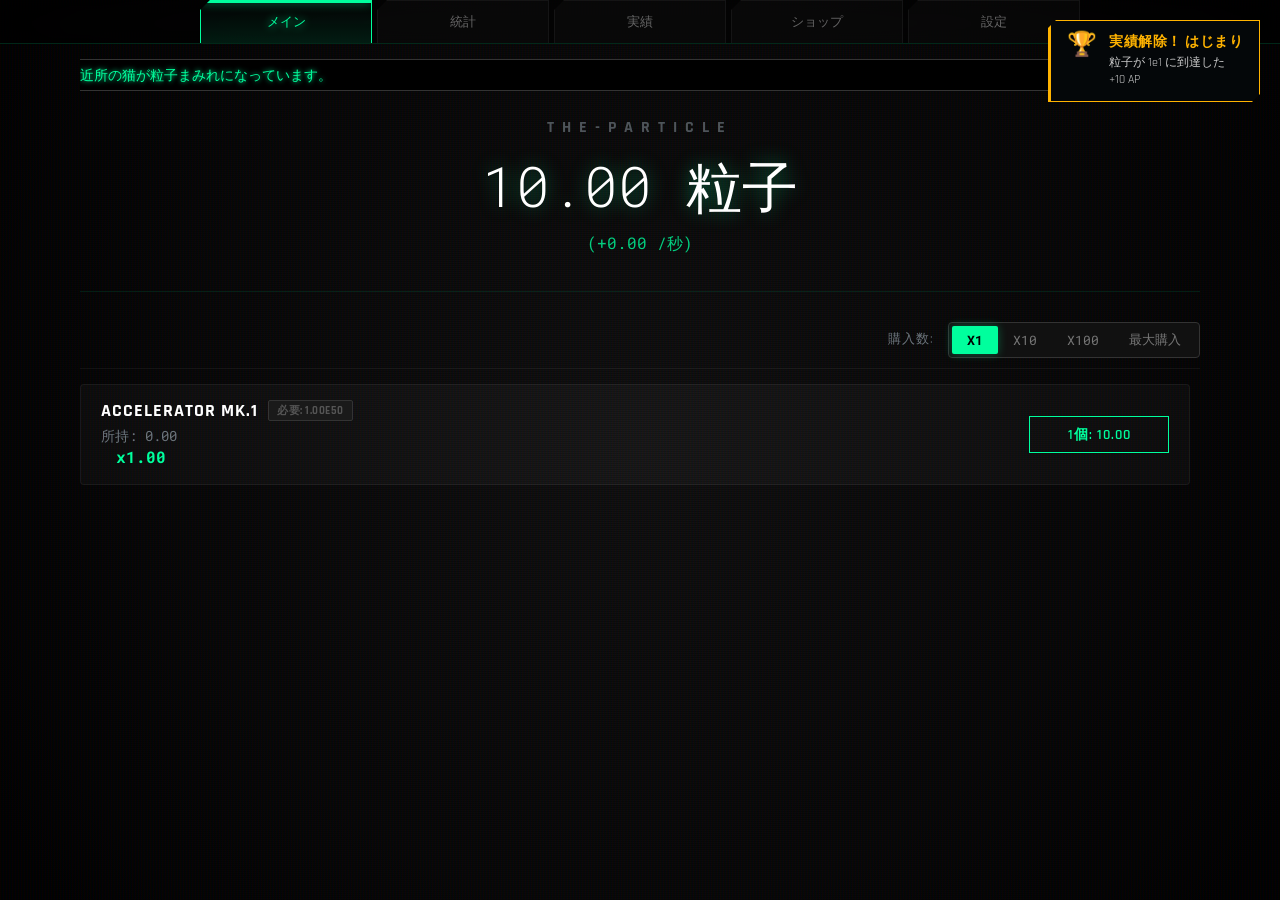
==== index (1).html @ 8ff0965e "Add files via upload" ====
<!DOCTYPE html>
<html lang="ja">
<head>
  <meta charset="UTF-8">
  <meta name="viewport" content="width=device-width, initial-scale=1.0">
  <title>the-Particle</title>
   <!-- ファビコン画像(title.png)がある場合は表示されます -->
   <link rel="icon" href="title.png" type="image/x-icon">
  <link rel="stylesheet" href="style.css">
</head>
<body>

  <!-- 演出用レイヤー -->
  <div id="glitch-layer" class="glitch-overlay"></div>

  <div id="crunch-overlay" class="crunch-overlay">
    <div class="event-horizon"></div>
    <div class="singularity"></div>
    <div class="crunch-message">
      <h1>BIG CRUNCH</h1>
      <p>宇宙データを再構築中...</p>
    </div>
  </div>

  <!-- ゲーム内モーダル（alert/confirmの代替） -->
  <div id="game-modal-overlay" class="modal-overlay">
    <div class="modal-box">
      <h3 id="modal-title" class="modal-title"></h3>
      <div id="modal-body" class="modal-body"></div>
      <div id="modal-actions" class="modal-actions"></div>
    </div>
  </div>

  <!-- トースト通知（セーブ・実績解除など、ゲーム全体で使う共通通知） -->
  <div id="toast-container" class="toast-container"></div>

  <!-- =========================================
     メインレイアウト
     サイドバーは廃止し、画面全体を切り替えるナビゲーション方式に変更
     ========================================= -->
  <div class="app-wrapper" id="app-wrapper">

    <!-- 上部ナビゲーション（画面切り替え） -->
    <nav class="main-nav">
      <div class="tab-container main-tab-container">
        <button class="tab-btn active" onclick="switchTab('main', this)">メイン</button>
        <button class="tab-btn" onclick="switchTab('stats', this)">統計</button>
        <button class="tab-btn" onclick="switchTab('achievements', this)">実績</button>
        <button class="tab-btn" onclick="switchTab('shop', this)">ショップ</button>
        <!-- Infinityタブ（初期は非表示） -->
        <button class="tab-btn" id="tab-btn-infinity" onclick="switchTab('infinity', this)" style="display:none; color:#d500f9; border-color:#d500f9;">∞ INFINITY</button>
        <!-- チャレンジタブ（Big Crunch 5回以上で解放） -->
        <button class="tab-btn" id="tab-btn-challenge" onclick="switchTab('challenge', this)" style="display:none;">チャレンジ</button>
        <button class="tab-btn" id="tab-btn-automation" onclick="switchTab('automation', this)" style="display:none;">自動化</button>
        <button class="tab-btn" onclick="switchTab('settings', this)">設定</button>
      </div>
    </nav>

    <div class="screens">

      <!-- メイン画面 -->
      <main id="tab-main" class="sidebar-content screen-flex game-panel active">

        <div class="news-ticker-container">
          <div class="news-track">
            <span id="news-content">システム起動... 宇宙の観測を開始します。</span>
          </div>
        </div>

        <header>
          <h1>the-Particle</h1>
          <div class="currency-row">
            <div class="currency-container">
              <h2 id="particle-display">0 粒子</h2>
              <p id="pps-display">(+0.00 /秒)</p>
            </div>

            <div id="prestige-container" class="linac-inline" style="display: none;">
              <span id="linac-mult-inline" class="linac-mult">x1.20</span>
              <button id="btn-linac" class="linac-btn" onclick="doLinac()">ライナック</button>
              <button id="btn-shift" class="linac-btn shift" onclick="doLinacShift()" style="display:none;">シフト</button>
            </div>
          </div>

          <div id="ip-display-container" style="display:none;">
            IP: <span id="ip-val">0</span>
          </div>
        </header>

        <div id="shift-status" class="shift-bar" style="display: none;">
          現在のライナック倍率: <span id="shift-mult-display" style="color:#00e676; font-weight:bold;">x1.2</span>
          <span style="font-size:0.8em; color:#888; margin-left:10px;">(シフト回数: <span id="shift-count">0</span>)</span>
        </div>

        <div class="control-bar">
          <span class="control-label">購入数:</span>
          <div class="toggle-group">
            <button class="toggle-btn active" onclick="setBuyAmount(1)" id="buy-1">x1</button>
            <button class="toggle-btn" onclick="setBuyAmount(10)" id="buy-10">x10</button>
            <button class="toggle-btn" onclick="setBuyAmount(100)" id="buy-100">x100</button>
            <button class="toggle-btn" onclick="setBuyAmount('max')" id="buy-max">最大購入</button>
          </div>
        </div>

        <div id="generator-container"></div>
      </main>

      <!-- 統計画面 -->
      <section id="tab-stats" class="sidebar-content screen-page">
        <h3>基本</h3>
        <div class="stat-row">
          <span class="stat-label">経過時間(現在の宇宙)</span>
          <span id="stat-time" class="stat-val">00:00:00</span>
        </div>
        <div class="stat-row">
          <span class="stat-label">総プレイ時間(全リセット含む)</span>
          <span id="stat-total-playtime" class="stat-val">00:00:00</span>
        </div>
        <div class="stat-row">
          <span class="stat-label">総粒子生産量</span>
          <span id="stat-total" class="stat-val">0 粒子</span>
        </div>
        <div class="stat-row">
          <span class="stat-label">現在のPPS</span>
          <span id="stat-current-pps" class="stat-val">0.00 /秒</span>
        </div>
        <div class="stat-row">
          <span class="stat-label">最高PPS</span>
          <span id="stat-highest-pps" class="stat-val">0.00 /秒</span>
        </div>
        <div class="stat-row">
          <span class="stat-label">最高粒子数</span>
          <span id="stat-highest-particles" class="stat-val">0</span>
        </div>

        <h3>Linac</h3>
        <div class="stat-row" id="row-prestige" style="display:none;">
          <span class="stat-label">総Linac回数</span>
          <span id="stat-prestige" class="stat-val">0 回</span>
        </div>
        <div class="stat-row" id="row-shortest-linac" style="display:none;">
          <span class="stat-label">最短Linac時間</span>
          <span id="stat-shortest-linac" class="stat-val">--:--:--</span>
        </div>
        <div class="stat-row" id="row-best-linac-mult" style="display:none;">
          <span class="stat-label">Linac最高倍率</span>
          <span id="stat-best-linac-mult" class="stat-val">x1.00</span>
        </div>

        <h3>Shift</h3>
        <div class="stat-row" id="row-shift" style="display:none;">
          <span class="stat-label">総Shift回数</span>
          <span id="stat-shift" class="stat-val">0 回</span>
        </div>

        <h3>Accelerator</h3>
        <div id="accel-stats-list"><!-- JSで生成されます --></div>

        <div id="infinity-stats" style="display:none; margin-top: 20px; border-top: 1px dashed #555; padding-top:10px;">
          <h3 style="color:#d500f9;">宇宙統計</h3>
          <div class="stat-row">
            <span class="stat-label">Big Crunch 回数</span>
            <span id="stat-crunch" class="stat-val">0 回</span>
          </div>
          <div class="stat-row">
            <span class="stat-label">Infinity到達(最短)</span>
            <span id="stat-best-inf" class="stat-val">--:--:--</span>
          </div>
        </div>
      </section>

      <!-- 実績画面 -->
      <section id="tab-achievements" class="sidebar-content screen-page">
        <h3>実績</h3>
        <p style="font-size:0.8rem; color:#888; margin:-8px 0 15px 0;">
          解除済み: <span id="ach-unlocked-count">0</span> / <span id="ach-total-count">0</span>
        </p>
        <div id="achievements-list" class="ach-grid"><!-- JSで生成されます --></div>
      </section>

      <!-- ショップ画面（実績ポイント/APを表示） -->
      <section id="tab-shop" class="sidebar-content screen-page">
        <h3>ショップ</h3>
        <div class="inf-header-info" style="border-color:var(--color-gold);">
          <p>所持 AP: <span id="shop-ap-display" style="color:var(--color-gold); font-weight:bold; font-size:1.2rem;">0</span></p>
        </div>
        <div id="shop-items-container">
          <p style="color:#888; text-align:center; margin-top:40px;">Coming Soon...</p>
        </div>
      </section>

      <!-- Automation画面（自動化のみ） -->
      <section id="tab-automation" class="sidebar-content screen-page">
        <h3>Accelerator自動購入</h3>
        <div id="auto-accel-list"><!-- JSで生成されます --></div>
      </section>

      <!-- 設定画面（表示・演出・UI設定のみ） -->
      <section id="tab-settings" class="sidebar-content screen-page">
        <h3>表示設定</h3>
        <div class="select-wrapper">
          <select id="notation-select" onchange="changeNotation(this.value)">
            <option value="sci">科学的単位 (1e10)</option>
            <option value="eng">英語単位 (10 B)</option>
            <option value="jp">日本語単位 (100億)</option>
          </select>
        </div>
        <div id="glitch-toggle-container"><!-- JSで生成されます --></div>

        <h3>演出スキップ</h3>
        <div id="setting-toggles-container"><!-- JSで生成されます --></div>

        <h3>データ管理</h3>
        <button class="ui-btn primary" onclick="saveGame()">データをセーブ</button>
        <div class="status-text" id="save-status" style="margin-top:5px; font-size:0.8em; color:#888;">オートセーブ有効 (10秒毎)</div>

        <button class="ui-btn" onclick="exportSave()">セーブデータを書き出し</button>
        <button class="ui-btn" onclick="toggleImportArea()">セーブデータを読み込み</button>

        <div id="io-area" style="display:none; margin-top:10px;">
          <p style="font-size:0.8rem; color:#888; margin-bottom:5px;" id="io-label">データ文字列:</p>
          <textarea id="save-textarea" placeholder="ここにセーブデータを貼り付け..."></textarea>
          <button class="ui-btn primary" id="io-action-btn" onclick="confirmImport()">読み込む</button>
        </div>

        <div class="danger-zone" style="margin-top:30px;">
          <h4>危険ゾーン</h4>
          <p style="font-size:0.8rem; color:#aaa; margin-bottom:10px;">全ての進捗を完全に削除します。</p>
          <button class="ui-btn danger" onclick="hardReset()">完全初期化</button>
        </div>
      </section>

      <!-- Infinity画面 -->
      <section id="tab-infinity" class="sidebar-content screen-page">
        <div class="inf-subtabs">
          <button class="inf-subtab-btn active" onclick="switchInfinitySubTab('main', this)">Main</button>
          <button class="inf-subtab-btn" onclick="switchInfinitySubTab('break', this)" style="color:#ff0055;">Break Infinity</button>
        </div>

        <div id="inf-subtab-main" class="inf-subtab-content active">
          <div class="inf-header-info">
            <h3 style="color:#d500f9; border-color:#d500f9;">Infinityアップデート</h3>
            <p>所持 IP: <span id="inf-tab-ip-display" style="color:#fff; font-weight:bold;">0</span></p>
          </div>

          <div class="inf-section">
            <h4>強化</h4>
            <div id="infinity-upgrades-container" class="inf-upgrade-grid">
              <!-- JSで生成されます -->
            </div>
          </div>
        </div>

        <div id="inf-subtab-break" class="inf-subtab-content">
          <div class="inf-section" id="break-infinity-unlock-section" style="display:none;">
            <h4 style="color:#ff0055;">Break Infinity</h4>
            <p style="font-size:0.8rem; color:#aaa; margin-bottom:10px;">
              粒子の上限(1.79e308)を解除し、さらに先へ進めるようになります。
            </p>
            <div class="stat-row">
              <span class="stat-label">所持 IP</span>
              <span class="stat-val" id="bi-unlock-ip-display">0</span>
            </div>
            <button id="btn-break-infinity-unlock" class="ui-btn" style="border-color:#ff0055; color:#ff0055; margin-top:10px;" onclick="tryUnlockBreakInfinity()">
              上限を解除 (必要: 1.00e50 IP)
            </button>
            <div id="break-infinity-unlocked-msg" style="display:none; color:#ff0055; text-align:center; border:1px solid #ff0055; padding:10px;">
              <strong>LIMIT BROKEN</strong><br>
              上限解除済み・1.78e308を超えて進行できます
            </div>
          </div>

          <div id="break-infinity-content">
            <!-- 中身は breakinfinity.js が動的に描画します -->
          </div>
        </div>
      </section>

      <!-- チャレンジ画面 -->
      <section id="tab-challenge" class="sidebar-content screen-page">
        <h3>チャレンジ</h3>
        <div id="challenge-list"><!-- JSで生成されます --></div>
      </section>

    </div>
  </div>

  <script src="breakinfinity.js"></script>
  <script src="script.js"></script>
</body>
</html>
---- style.css ----
@import url('https://fonts.googleapis.com/css2?family=Rajdhani:wght@400;600;700&family=Roboto+Mono:wght@300;500;700&display=swap');

:root {
  --bg-core: #050507;
  --bg-sidebar: rgba(10, 10, 12, 0.95);
  --color-main: #00ff9d;
  --color-accent: #00bcd4;
  --color-gold: #ffb300;
  --color-danger: #ff2e63;
  --color-infinity: #d500f9;
  --text-primary: #e0e0e0;
  --text-dim: #6c757d;
  --font-tech: 'Rajdhani', sans-serif;
  --font-mono: 'Roboto Mono', monospace;
}

* { box-sizing: border-box; }

body {
  background-color: var(--bg-core);
  background-image: radial-gradient(circle at 50% 50%, #111 0%, #000 100%);
  color: var(--text-primary);
  font-family: var(--font-tech);
  margin: 0;
  height: 100vh;
  overflow: hidden;
}

/* CRT Effect */
body::before {
  content: "";
  position: fixed;
  top: 0; left: 0; width: 100%; height: 100%;
  background: linear-gradient(rgba(18, 16, 16, 0) 50%, rgba(0, 0, 0, 0.25) 50%), 
              linear-gradient(90deg, rgba(255, 0, 0, 0.06), rgba(0, 255, 0, 0.02), rgba(0, 0, 255, 0.06));
  background-size: 100% 2px, 3px 100%;
  pointer-events: none;
  z-index: 0;
}

::-webkit-scrollbar { width: 6px; height: 6px; }
::-webkit-scrollbar-track { background: #000; }
::-webkit-scrollbar-thumb { background: #333; border-radius: 3px; }
::-webkit-scrollbar-thumb:hover { background: var(--color-main); }

/* Layout: 画面全体を切り替えるタブ方式 */
.app-wrapper {
  display: flex;
  flex-direction: column;
  width: 100%;
  height: 100%;
  position: relative;
  z-index: 1;
}

/* 上部ナビゲーション */
.main-nav {
  flex-shrink: 0;
  width: 100%;
  background: rgba(0, 0, 0, 0.55);
  border-bottom: 1px solid rgba(0, 255, 157, 0.15);
  backdrop-filter: blur(10px);
  z-index: 100;
}
.main-tab-container {
  max-width: 900px;
  margin: 0 auto;
}

/* 画面切り替えコンテナ */
.screens {
  flex: 1;
  position: relative;
  overflow: hidden;
}

.game-panel {
  flex: 1;
  display: flex;
  flex-direction: column;
  padding: 15px 40px 20px;
  overflow: hidden;
  position: relative;
  max-width: 1200px;
  margin: 0 auto;
  width: 100%;
}

/* Header */
header {
  text-align: center;
  margin-bottom: 30px;
  position: relative;
  padding-bottom: 20px;
  border-bottom: 1px solid rgba(0, 255, 157, 0.1);
}
header::after {
  content: ""; position: absolute; bottom: -1px; left: 50%;
  width: 0%; height: 1px; background: var(--color-main);
  transition: width 0.5s ease; transform: translateX(-50%);
  box-shadow: 0 0 10px var(--color-main);
}
header:hover::after { width: 80%; }

h1 { font-size: 1rem; letter-spacing: 0.5em; color: var(--text-dim); text-transform: uppercase; margin-bottom: 10px; opacity: 0.7; }
.currency-container h2 { font-family: var(--font-mono); font-size: 3.5rem; margin: 0; font-weight: 300; color: #fff; text-shadow: 0 0 20px rgba(0, 255, 157, 0.4); }
#pps-display { font-family: var(--font-mono); color: var(--color-main); font-size: 1rem; margin-top: 5px; opacity: 0.8; }

/* 粒子数の横に配置するライナックコントロール */
.currency-row {
  display: flex; align-items: center; justify-content: center;
  gap: 20px; flex-wrap: wrap;
}
.linac-inline {
  display: flex; align-items: center; gap: 8px;
  padding: 6px 12px; border: 1px solid var(--color-gold);
  background: rgba(255, 179, 0, 0.06); border-radius: 4px;
}
.linac-mult {
  font-family: var(--font-mono); color: var(--color-gold); font-weight: bold; font-size: 0.9rem;
}
.linac-btn {
  padding: 6px 16px; border: none; background: var(--color-gold); color: #000;
  font-family: var(--font-tech); font-weight: 700; font-size: 0.8rem; letter-spacing: 0.5px;
  text-transform: uppercase; cursor: pointer; transition: all 0.2s;
  clip-path: polygon(6px 0, 100% 0, 100% calc(100% - 6px), calc(100% - 6px) 100%, 0 100%, 0 6px);
}
.linac-btn:hover { transform: translateY(-1px); box-shadow: 0 0 15px var(--color-gold); }
.linac-btn.disabled { background: #333; color: #555; cursor: not-allowed; box-shadow: none; transform:none; }
.linac-btn.shift { background: var(--color-danger); }
.linac-btn.shift:hover { box-shadow: 0 0 15px var(--color-danger); }

#ip-display-container {
  margin-top: 15px; padding: 5px 15px; background: rgba(213, 0, 249, 0.1);
  border: 1px solid var(--color-infinity); display: inline-block; border-radius: 20px;
  box-shadow: 0 0 15px rgba(213, 0, 249, 0.2);
  animation: pulseInfinity 3s infinite ease-in-out;
}
#ip-val { font-family: var(--font-mono); font-weight: bold; color: #fff; }
@keyframes pulseInfinity {
  0%, 100% { box-shadow: 0 0 10px rgba(213, 0, 249, 0.2); }
  50% { box-shadow: 0 0 25px rgba(213, 0, 249, 0.6); }
}

/* Controls */
.shift-bar {
  background: rgba(0, 188, 212, 0.1); border-left: 3px solid var(--color-accent);
  padding: 10px 20px; margin-bottom: 20px; display: flex; align-items: center; justify-content: center;
  gap: 15px; font-family: var(--font-mono); font-size: 0.9rem;
  box-shadow: 0 0 20px rgba(0, 188, 212, 0.05);
}

.control-bar {
  display: flex; justify-content: flex-end; align-items: center;
  margin-bottom: 15px; border-bottom: 1px solid rgba(255,255,255,0.05); padding-bottom: 10px;
}
.control-label { font-size: 0.8rem; text-transform: uppercase; letter-spacing: 1px; margin-right: 15px; color: var(--text-dim); }
.toggle-group { display: flex; background: #111; border-radius: 4px; padding: 3px; border: 1px solid #333; }
.toggle-btn {
  background: transparent; border: none; color: #777; font-family: var(--font-mono); font-size: 0.8rem;
  padding: 5px 15px; cursor: pointer; transition: all 0.3s; border-radius: 2px;
}
.toggle-btn:hover { color: #fff; }
.toggle-btn.active {
  background: var(--color-main); color: #000; font-weight: bold;
  box-shadow: 0 0 10px rgba(0, 255, 157, 0.3);
}

/* Generators */
#generator-container {
  flex: 1; overflow-y: auto; padding-right: 10px;
  mask-image: linear-gradient(to bottom, black 90%, transparent 100%);
}
.generator-row {
  display: flex; align-items: center; justify-content: space-between;
  background: rgba(255, 255, 255, 0.03); border: 1px solid rgba(255, 255, 255, 0.05);
  margin-bottom: 10px; padding: 15px 20px; border-radius: 4px;
  position: relative; overflow: hidden; transition: all 0.2s ease; backdrop-filter: blur(5px);
}
.generator-row:hover {
  background: rgba(255, 255, 255, 0.07); border-color: rgba(0, 255, 157, 0.3);
  transform: translateX(5px); box-shadow: -5px 0 15px rgba(0,0,0,0.5);
}
.generator-row:hover::before {
  content: ""; position: absolute; top: 0; left: 0; width: 4px; height: 100%;
  background: var(--color-main); box-shadow: 0 0 10px var(--color-main);
}
.gen-info { flex: 1; }
.gen-name { font-size: 1.1rem; font-weight: 700; text-transform: uppercase; color: #fff; letter-spacing: 1px; margin-bottom: 5px; display: flex; align-items: center; }
.gen-amount { font-family: var(--font-mono); font-size: 0.85rem; color: var(--text-dim); }
.gen-multiplier { font-family: var(--font-mono); color: var(--color-main); margin-left: 15px; font-weight: bold; }

.auto-badge {
  font-family: var(--font-tech); font-size: 0.7rem; padding: 2px 8px;
  background: #1a1a1a; border: 1px solid #333; color: #555;
  margin-left: 10px; border-radius: 2px; letter-spacing: 0.5px; transition: all 0.3s;
}
.auto-badge.active {
  background: rgba(0, 255, 157, 0.1); border-color: var(--color-main); color: var(--color-main);
  box-shadow: 0 0 8px rgba(0, 255, 157, 0.2);
}

.btn-group { display: flex; flex-direction: column; gap: 8px; min-width: 140px; }
button { outline: none; cursor: pointer; font-family: var(--font-tech); text-transform: uppercase; user-select: none; }

.buy-btn {
  background: transparent; border: 1px solid var(--color-main); color: var(--color-main);
  padding: 8px 0; font-size: 0.9rem; font-weight: 600; letter-spacing: 1px;
  transition: all 0.2s; position: relative; overflow: hidden; z-index: 1;
}
.buy-btn::before {
  content: ""; position: absolute; top: 0; left: 0; width: 0%; height: 100%;
  background: var(--color-main); z-index: -1; transition: width 0.2s ease;
}
.buy-btn:hover::before { width: 100%; }
.buy-btn:hover { color: #000; box-shadow: 0 0 15px rgba(0, 255, 157, 0.4); }
.buy-btn.max { border-color: var(--color-accent); color: var(--color-accent); font-size: 0.75rem; }
.buy-btn.max::before { background: var(--color-accent); }
.buy-btn.max:hover { color: #000; box-shadow: 0 0 15px rgba(0, 188, 212, 0.4); }
.buy-btn.disabled { border-color: #333; color: #444; background: transparent; cursor: not-allowed; box-shadow: none; }
.buy-btn.disabled::before { display: none; }

/* 上部ナビゲーション（旧サイドバータブを流用） */
.tab-container { flex: 1; display: flex; gap: 5px; }
.main-tab-container { padding: 0 10px; }
.tab-btn {
  flex: 1; padding: 12px 0; background: rgba(255, 255, 255, 0.02);
  border: 1px solid rgba(255, 255, 255, 0.05); border-bottom: none;
  color: #666; font-family: var(--font-tech); text-transform: uppercase;
  cursor: pointer; transition: all 0.3s; position: relative;
  clip-path: polygon(10px 0, 100% 0, 100% 100%, 0 100%, 0 10px);
}
.tab-btn:hover { background: rgba(255, 255, 255, 0.05); color: #fff; }
.tab-btn.active {
  background: linear-gradient(to top, rgba(0, 255, 157, 0.1), transparent);
  color: var(--color-main); border-color: var(--color-main);
  text-shadow: 0 0 8px var(--color-main);
}
.tab-btn.active::before {
  content: ""; position: absolute; top: 0; left: 0; width: 100%; height: 2px;
  background: var(--color-main); box-shadow: 0 0 10px var(--color-main);
}

/* 画面（旧サイドバータブ中身）: フルスクリーン表示用 */
.screen-page {
  height: 100%; overflow-y: auto; padding: 30px 40px;
  max-width: 800px; margin: 0 auto;
}
.screen-page h3 {
  color: var(--color-main); font-size: 0.9rem; border-bottom: 1px solid var(--color-main);
  padding-bottom: 5px; margin: 25px 0 15px 0; letter-spacing: 2px; text-transform: uppercase;
}
.screen-page h3:first-child { margin-top: 0; }
.stat-row { display: flex; justify-content: space-between; align-items: center; padding: 8px 0; border-bottom: 1px solid rgba(255,255,255,0.05); }
.stat-label { color: #888; font-size: 0.9rem; }
.stat-val { color: #fff; font-family: var(--font-mono); font-weight: bold; }

.select-wrapper { width: 100%; position: relative; margin-bottom: 10px; }
select { width: 100%; padding: 10px; background: #111; color: #fff; border: 1px solid #444; font-family: var(--font-mono); cursor: pointer; }
.ui-btn {
  width: 100%; padding: 12px; margin-top: 10px; background: #222; color: #aaa;
  border: 1px solid #555; font-family: var(--font-tech); font-weight: 600; text-transform: uppercase;
  transition: all 0.2s; cursor: pointer;
}
.ui-btn:hover { background: #333; color: #fff; border-color: #888; }
.ui-btn.primary { border-color: var(--color-main); color: var(--color-main); background: rgba(0, 255, 157, 0.05); }
.ui-btn.primary:hover { background: var(--color-main); color: #000; box-shadow: 0 0 20px rgba(0,255,157,0.3); }
.ui-btn.danger { border-color: var(--color-danger); color: var(--color-danger); background: rgba(255, 46, 99, 0.05); }
.ui-btn.danger:hover { background: var(--color-danger); color: #fff; box-shadow: 0 0 20px var(--color-danger); }
#io-area textarea { width: 100%; height: 100px; background: #050505; border: 1px solid #333; color: var(--color-main); font-family: monospace; padding: 10px; resize: vertical; }

/* Mobile */
@media (max-width: 768px) {
  .game-panel { padding: 10px 15px 15px; }
  .screen-page { padding: 20px 15px; }
  .currency-container h2 { font-size: 2.5rem; }
  .tab-btn { font-size: 0.75rem; padding: 10px 0; }
  .linac-inline { padding: 5px 8px; gap: 6px; }
  .linac-mult { font-size: 0.75rem; }
  .linac-btn { padding: 5px 10px; font-size: 0.7rem; }
}

/* Infinity Upgrades */
.inf-upgrade-grid {
  display: grid; grid-template-columns: repeat(2, 1fr); gap: 10px; margin-top: 15px;
}
.inf-upgrade-btn {
  background: rgba(213, 0, 249, 0.05); border: 1px solid #d500f9;
  color: #d500f9; padding: 10px; text-align: left;
  font-family: var(--font-tech); font-size: 0.8rem;
  transition: all 0.2s; cursor: pointer; min-height: 80px;
  display: flex; flex-direction: column; justify-content: space-between;
}
.inf-upgrade-btn:hover { background: rgba(213, 0, 249, 0.2); box-shadow: 0 0 10px rgba(213, 0, 249, 0.3); }
.inf-upgrade-btn.bought { background: #d500f9; color: #000; border-color: #fff; cursor: default; }
.inf-upgrade-btn.disabled { opacity: 0.5; cursor: not-allowed; filter: grayscale(1); }
.inf-desc { font-size: 0.75rem; margin-bottom: 5px; line-height: 1.2; color: #e0e0e0; }
.inf-upgrade-btn.bought .inf-desc { color: #000; font-weight: bold; }
.inf-cost { font-size: 0.7rem; font-weight: bold; text-transform: uppercase; }

/* Infinity画面内サブタブ（Main / Break Infinity） */
.inf-subtabs {
  display: flex; justify-content: flex-start; gap: 8px;
  margin-bottom: 20px; border-bottom: 1px solid rgba(213, 0, 249, 0.2); padding-bottom: 10px;
}
.inf-subtab-btn {
  padding: 8px 18px; background: rgba(255, 255, 255, 0.02); border: 1px solid #444;
  color: #888; font-family: var(--font-tech); font-size: 0.85rem; font-weight: bold;
  text-transform: uppercase; cursor: pointer; transition: all 0.2s;
  clip-path: polygon(8px 0, 100% 0, 100% 100%, calc(100% - 8px) 100%, 0 100%, 0 8px);
}
.inf-subtab-btn:hover { color: #fff; border-color: #888; }
.inf-subtab-btn.active {
  color: #d500f9; border-color: #d500f9; background: rgba(213, 0, 249, 0.1);
  text-shadow: 0 0 8px #d500f9;
}
.inf-subtab-content { display: none; }
.inf-subtab-content.active { display: block; animation: tabFadeIn 0.3s ease forwards; }

/* チャレンジ */
#challenge-list { display: flex; flex-direction: column; gap: 14px; margin-top: 15px; }
.challenge-card {
  border: 1px solid rgba(0, 255, 157, 0.3); background: rgba(0, 255, 157, 0.03);
  padding: 16px; position: relative; transition: all 0.2s;
  clip-path: polygon(12px 0, 100% 0, 100% calc(100% - 12px), calc(100% - 12px) 100%, 0 100%, 0 12px);
}
.challenge-card.active { border-color: var(--color-gold); background: rgba(255, 179, 0, 0.05); box-shadow: 0 0 15px rgba(255, 179, 0, 0.15); }
.challenge-card.completed { border-color: var(--color-main); background: rgba(0, 255, 157, 0.08); }
.challenge-card-num { font-size: 0.7rem; color: #888; letter-spacing: 1px; text-transform: uppercase; margin-bottom: 2px; }
.challenge-card-title { font-size: 1.1rem; font-weight: bold; color: #fff; margin-bottom: 12px; }
.challenge-card.completed .challenge-card-title { color: var(--color-main); }
.challenge-card-effect { font-size: 1rem; font-family: var(--font-mono); color: #e0e0e0; font-weight: bold; margin-bottom: 16px; }
.challenge-card-reward-label { font-size: 0.7rem; color: #888; text-transform: uppercase; letter-spacing: 1px; margin-bottom: 4px; }
.challenge-card-reward-value { font-size: 0.95rem; font-family: var(--font-mono); color: var(--color-gold); font-weight: bold; }
.challenge-card .ui-btn { margin-top: 16px; }
.challenge-card .ui-btn.disabled { opacity: 0.5; cursor: not-allowed; pointer-events: none; }
.challenge-card.completed .ui-btn { border-color: var(--color-main); color: var(--color-main); background: rgba(0,255,157,0.08); }


/* =========================================
   画面切り替えシステム（Main / Statistics / Settings / Infinity）
   ========================================= */
.sidebar-content {
  display: none !important; opacity: 0;
  position: absolute; top: 0; left: 0; right: 0; width: 100%; height: 100%;
}
.sidebar-content.active {
  display: block !important; opacity: 1;
  animation: tabFadeIn 0.3s ease forwards;
  overflow-y: auto;
}
/* Mainタブのみ内部flexレイアウト（ヘッダー固定＋一覧のみスクロール）を維持 */
.sidebar-content.active.screen-flex {
  display: flex !important; flex-direction: column;
  overflow: hidden;
}
@keyframes tabFadeIn {
    0% { opacity: 0; transform: translateY(6px); }
    100% { opacity: 1; transform: translateY(0); }
}

/* Crunch Effect */
.crunch-overlay {
  position: fixed; top: 0; left: 0; width: 100%; height: 100%;
  background: #000; z-index: 10000;
  display: flex; justify-content: center; align-items: center; flex-direction: column;
  pointer-events: none; opacity: 0;
}
.crunch-overlay.active { pointer-events: all; opacity: 1; animation: crunchSequence 6s forwards; }
.singularity {
  position: absolute; width: 2px; height: 2px; background: #fff; border-radius: 50%;
  transform: scale(0); opacity: 0;
}
.crunch-overlay.active .singularity { animation: singularityImplode 4s cubic-bezier(0.7, 0, 0.2, 1) forwards; }
.event-horizon {
  position: absolute; width: 100vmax; height: 100vmax; border: 50px solid var(--color-infinity);
  border-radius: 50%; opacity: 0; transform: scale(2);
}
.crunch-overlay.active .event-horizon { animation: horizonCollapse 3.5s cubic-bezier(0.6, 0, 0.2, 1) forwards; }
.crunch-message { position: relative; z-index: 10; text-align: center; opacity: 0; }
.crunch-overlay.active .crunch-message { animation: messageAppear 0.5s linear 4.5s forwards; }

.crunch-message h1 {
  color: #fff; font-size: 4rem; font-weight: 900; letter-spacing: 15px; text-transform: uppercase;
  text-shadow: 0 0 20px var(--color-infinity); margin: 0;
}
.crunch-message p {
  color: var(--color-main); font-family: var(--font-mono); letter-spacing: 3px; font-size: 1.2rem;
  margin-top: 10px; border-right: 2px solid var(--color-main);
  white-space: nowrap; overflow: hidden; animation: typing 2s steps(40, end) infinite;
}

@keyframes crunchSequence {
  0% { background: rgba(0,0,0,0); backdrop-filter: blur(0px); }
  20% { background: rgba(0,0,0,0.8); backdrop-filter: blur(5px); }
  85% { background: #000; } 90% { background: #fff; } 100% { background: #000; }
}
@keyframes horizonCollapse {
  0% { opacity: 0; transform: scale(2); border-color: var(--color-main); }
  20% { opacity: 0.5; }
  80% { opacity: 1; transform: scale(0.1); border-color: var(--color-infinity); border-width: 2px; }
  100% { opacity: 0; transform: scale(0); }
}
@keyframes singularityImplode {
  0% { opacity: 0; transform: scale(0); box-shadow: 0 0 0 var(--color-infinity); }
  50% { opacity: 1; transform: scale(20); box-shadow: 0 0 50px var(--color-infinity); }
  85% { transform: scale(1); box-shadow: 0 0 100px #fff; background: #fff; }
  90% { transform: scale(300); opacity: 1; }
  91% { opacity: 0; } 100% { opacity: 0; }
}
@keyframes messageAppear { 0% { opacity: 0; transform: translateY(20px); } 100% { opacity: 1; transform: translateY(0); } }
@keyframes typing { from { width: 0; } to { width: 100%; } }

/* ゲーム内モーダル（alert/confirmの代替） */
.modal-overlay {
  position: fixed; inset: 0; z-index: 5000;
  background: rgba(0, 0, 0, 0.75); backdrop-filter: blur(3px);
  display: flex; align-items: center; justify-content: center;
  opacity: 0; pointer-events: none; transition: opacity 0.25s ease;
}
.modal-overlay.active { opacity: 1; pointer-events: auto; }
.modal-box {
  width: 90%; max-width: 380px; background: var(--bg-sidebar);
  border: 1px solid var(--color-main); box-shadow: 0 0 30px rgba(0, 255, 157, 0.25), 0 10px 50px rgba(0,0,0,0.8);
  padding: 24px; position: relative;
  clip-path: polygon(14px 0, 100% 0, 100% calc(100% - 14px), calc(100% - 14px) 100%, 0 100%, 0 14px);
  transform: translateY(10px) scale(0.97); transition: transform 0.25s ease;
}
.modal-overlay.active .modal-box { transform: translateY(0) scale(1); }
.modal-title {
  color: var(--color-main); font-size: 1rem; text-transform: uppercase; letter-spacing: 2px;
  text-align: center; border-bottom: 1px solid rgba(0,255,157,0.2); padding-bottom: 12px; margin: 0 0 16px 0;
  text-shadow: 0 0 8px var(--color-main);
}
.modal-body {
  color: var(--text-primary); font-size: 0.95rem; line-height: 1.6; text-align: center; margin-bottom: 20px;
}
.modal-body b, .modal-body strong { color: var(--color-gold); }
.modal-actions { display: flex; gap: 10px; }
.modal-actions .ui-btn { margin-top: 0; }

/* トースト通知（共通通知システム） */
.toast-container {
  position: fixed; top: 20px; right: 20px; z-index: 6000;
  display: flex; flex-direction: column; gap: 10px;
  pointer-events: none; max-width: 340px;
}
.toast {
  display: flex; align-items: flex-start; gap: 12px;
  background: rgba(5, 8, 10, 0.92); border: 1px solid var(--color-main);
  border-left: 3px solid var(--color-main);
  box-shadow: 0 0 20px rgba(0, 255, 157, 0.25), 0 6px 20px rgba(0,0,0,0.6);
  padding: 12px 16px; backdrop-filter: blur(6px);
  clip-path: polygon(8px 0, 100% 0, 100% calc(100% - 8px), calc(100% - 8px) 100%, 0 100%, 0 8px);
  opacity: 0; transform: translateX(40px); transition: opacity 0.35s ease, transform 0.35s ease;
  pointer-events: auto;
}
.toast.show { opacity: 1; transform: translateX(0); }
.toast.hide { opacity: 0; transform: translateX(40px); }
.toast.achievement { border-color: var(--color-gold); box-shadow: 0 0 20px rgba(255, 179, 0, 0.3), 0 6px 20px rgba(0,0,0,0.6); }
.toast-icon { font-size: 1.5rem; line-height: 1; flex-shrink: 0; }
.toast-body { flex: 1; min-width: 0; }
.toast-title {
  color: var(--color-main); font-family: var(--font-tech); font-weight: bold;
  font-size: 0.85rem; letter-spacing: 0.5px; margin-bottom: 3px;
}
.toast.achievement .toast-title { color: var(--color-gold); }
.toast-message { color: #ccc; font-size: 0.78rem; line-height: 1.4; }

/* 実績一覧 */
.ach-grid {
  display: grid; grid-template-columns: repeat(auto-fill, minmax(240px, 1fr));
  gap: 12px;
}
.ach-card {
  display: flex; align-items: center; gap: 12px;
  padding: 14px; border: 1px solid #333; background: rgba(255, 255, 255, 0.02);
  transition: all 0.2s;
}
.ach-card.unlocked {
  border-color: var(--color-gold); background: rgba(255, 179, 0, 0.05);
  box-shadow: 0 0 15px rgba(255, 179, 0, 0.1);
}
.ach-card.locked { opacity: 0.45; filter: grayscale(0.6); }
.ach-card-icon { font-size: 1.8rem; flex-shrink: 0; width: 36px; text-align: center; }
.ach-card-title { font-weight: bold; font-size: 0.9rem; color: #fff; margin-bottom: 3px; }
.ach-card.unlocked .ach-card-title { color: var(--color-gold); }
.ach-card-desc { font-size: 0.75rem; color: #888; line-height: 1.4; }
.ach-card-points { font-size: 0.7rem; color: var(--color-gold); font-weight: bold; margin-top: 4px; }
.ach-card-status {
  margin-left: auto; font-size: 0.7rem; padding: 3px 8px; border: 1px solid #555; color: #666;
  flex-shrink: 0; white-space: nowrap;
}
.ach-card.unlocked .ach-card-status { border-color: var(--color-gold); color: var(--color-gold); }

/* Glitch */
.glitch-overlay {
  position: fixed; top:0; left:0; width:100%; height:100%;
  pointer-events: none; z-index: 9999; mix-blend-mode: hard-light; opacity: 0;
  background: repeating-linear-gradient(0deg, transparent, transparent 2px, rgba(0, 255, 157, 0.1) 2px, rgba(0, 255, 157, 0.1) 4px);
  transition: opacity 0.5s;
}
body.glitched .glitch-overlay { animation: flashNoise 0.1s infinite; }
body.glitched { animation: shake 0.2s infinite; }
@keyframes shake {
  0% { transform: translate(1px, 1px) rotate(0deg); }
  40% { transform: translate(1px, -1px) rotate(1deg); }
  80% { transform: translate(-1px, -1px) rotate(1deg); }
  100% { transform: translate(1px, -2px) rotate(-1deg); }
}
@keyframes flashNoise { 0%, 100% { opacity: 0.1; } 50% { opacity: 0.3; } }

/* News Ticker */
.news-ticker-container {
  width: 100%; height: 32px; background: #000;
  border-bottom: 1px solid #333; border-top: 1px solid #333;
  overflow: hidden; position: relative; margin-bottom: 15px;
}
.news-track {
  position: absolute; top: 5px; white-space: nowrap; will-change: transform;
  animation: tickerScroll 40s linear infinite;
}
#news-content { font-family: var(--font-mono); font-size: 0.9rem; color: var(--color-main); text-shadow: 0 0 5px var(--color-main); }
@keyframes tickerScroll {
  0% { left: 100%; transform: translateX(0%); }
  100% { left: 0%; transform: translateX(-100vw); }
}
.btn-pressed { transform: scale(0.95) !important; border-color: #fff !important; box-shadow: 0 0 15px #fff !important; }
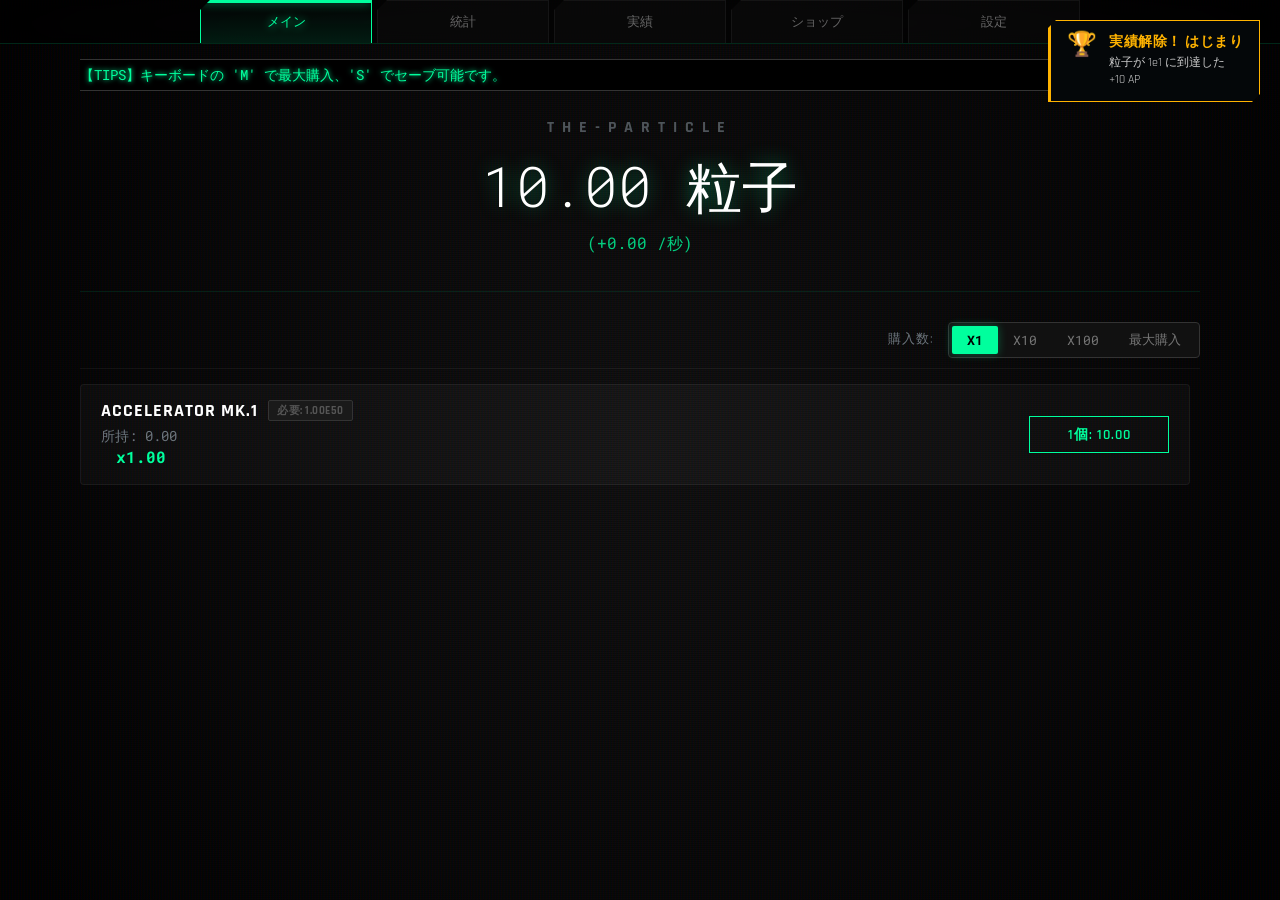
==== commit 3791103b: "Update index (1).html" ====
--- a/index (1).html
+++ b/index (1).html
@@ -45,7 +45,7 @@
       <div class="tab-container main-tab-container">
         <button class="tab-btn active" onclick="switchTab('main', this)">メイン</button>
         <button class="tab-btn" onclick="switchTab('stats', this)">統計</button>
-        <button class="tab-btn" onclick="switchTab('achievements', this)">実績</button>
+        <button class="tab-btn" onclick="switchTab('achievements', this)">実績</button>
         <button class="tab-btn" onclick="switchTab('shop', this)">ショップ</button>
         <!-- Infinityタブ（初期は非表示） -->
         <button class="tab-btn" id="tab-btn-infinity" onclick="switchTab('infinity', this)" style="display:none; color:#d500f9; border-color:#d500f9;">∞ INFINITY</button>
@@ -288,4 +288,4 @@
   <script src="breakinfinity.js"></script>
   <script src="script.js"></script>
 </body>
-</html>+</html>
